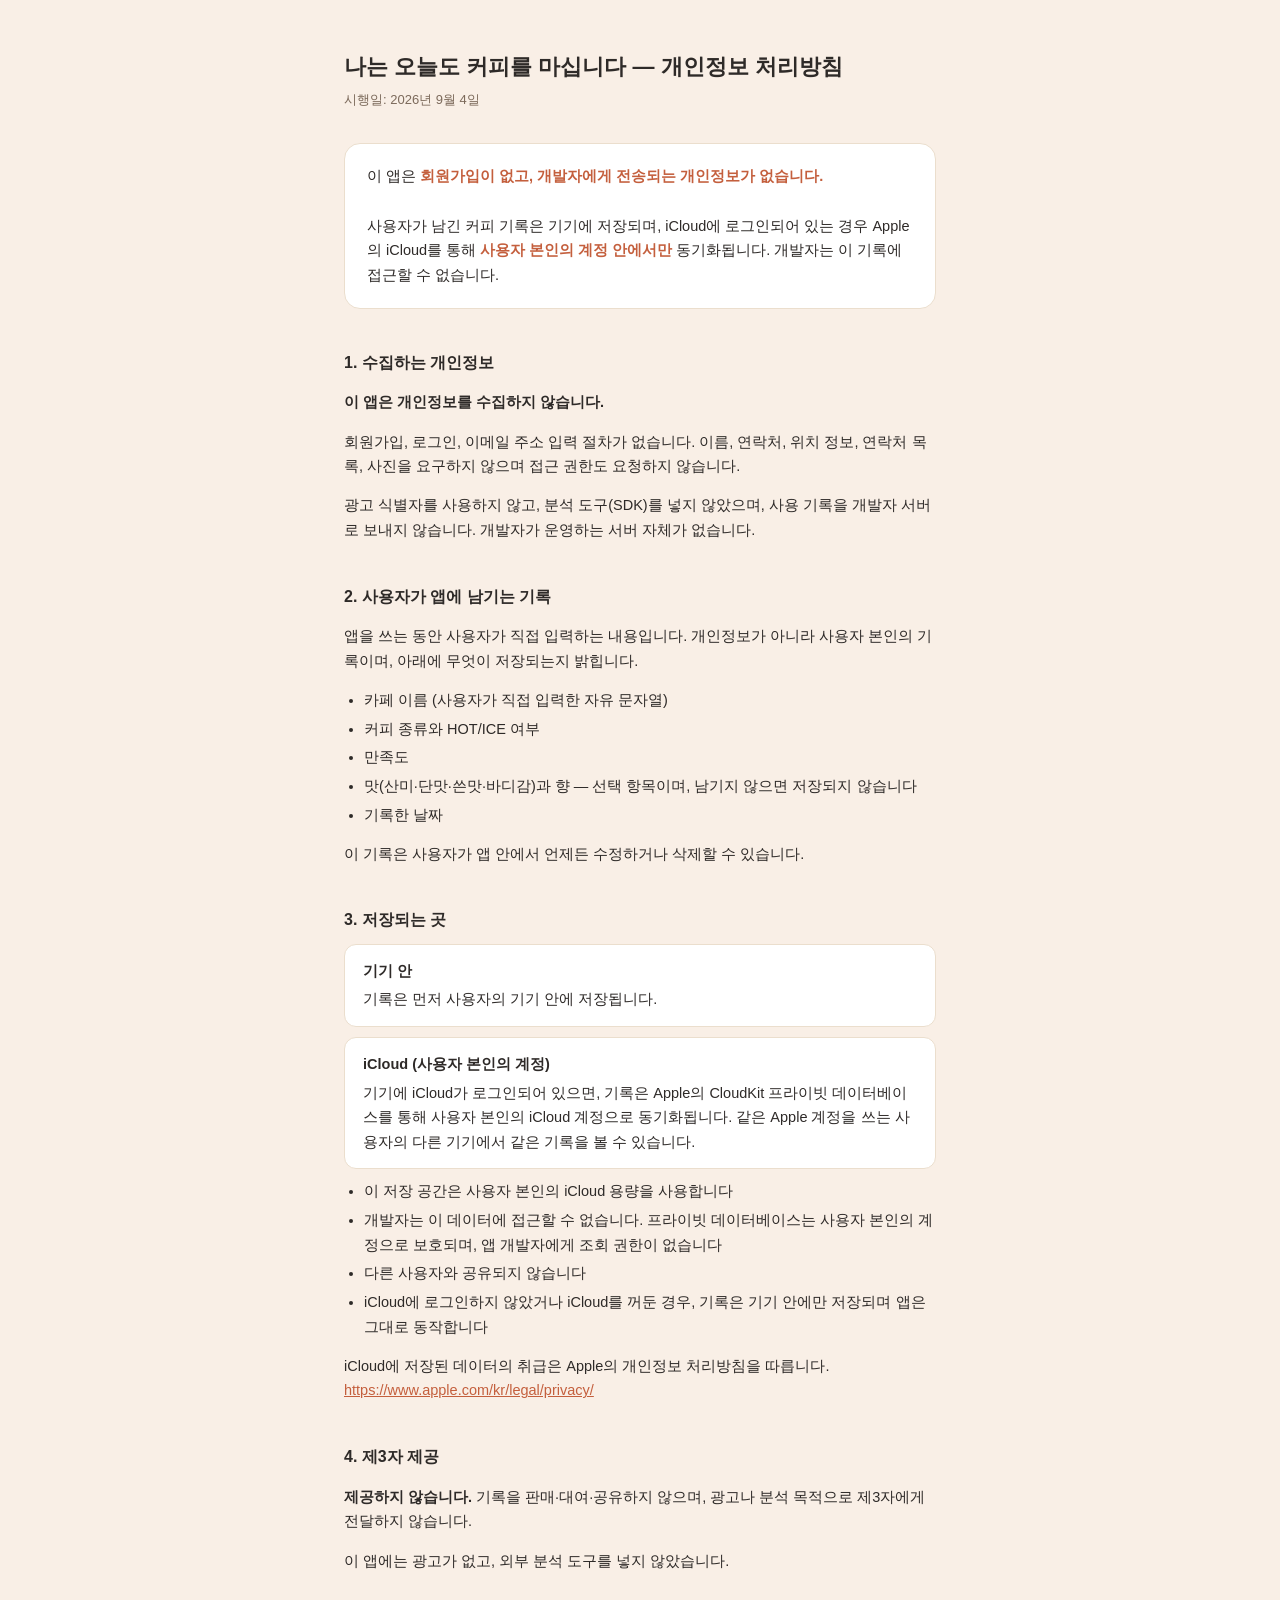
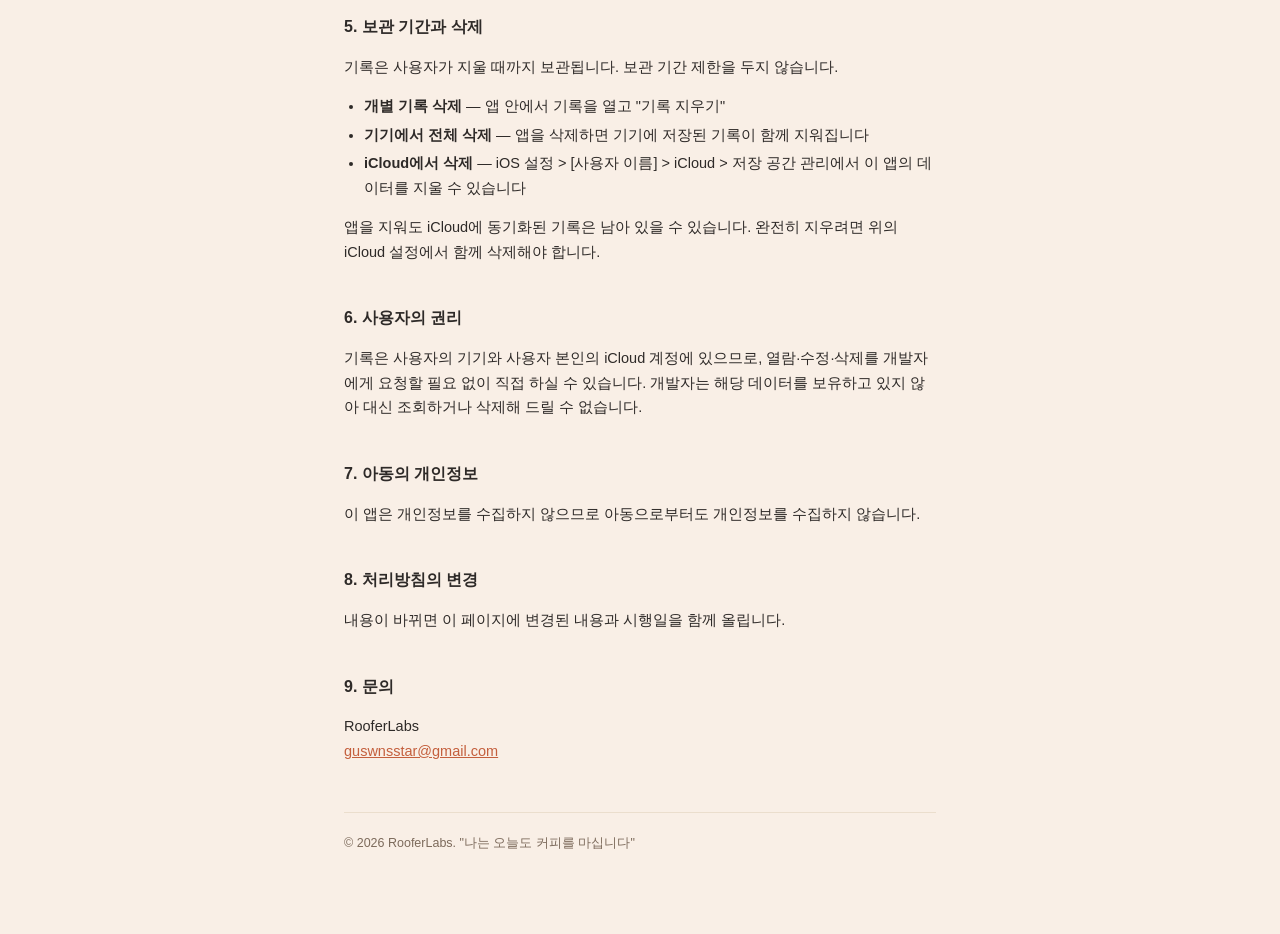
==== coffee-diary/index.html @ 45b005f4 "나는 오늘도 커피를 마십니다 — 개인정보 처리방침 게시 Co-Authored-By: Claude Sonnet 5 <noreply@anthropic.com>" ====
<!DOCTYPE html>
<html lang="ko">
<head>
<meta charset="UTF-8">
<meta name="viewport" content="width=device-width, initial-scale=1.0">
<title>나는 오늘도 커피를 마십니다 — 개인정보 처리방침</title>
<style>
  :root {
    color-scheme: light;
    --bg: #F9EFE6;
    --surface: #FFFFFF;
    --ink: #2E2A28;
    --ink-soft: #7C6A5B;
    --accent: #C45F3D;
    --line: #EBDECD;
  }
  * { box-sizing: border-box; }
  body {
    margin: 0;
    background: var(--bg);
    color: var(--ink);
    font-family: -apple-system, BlinkMacSystemFont, "Apple SD Gothic Neo", "Noto Sans KR", sans-serif;
    line-height: 1.7;
  }
  .wrap {
    max-width: 640px;
    margin: 0 auto;
    padding: 48px 24px 80px;
  }
  h1 {
    font-size: 22px;
    font-weight: 700;
    margin: 0 0 4px;
  }
  .effective-date {
    color: var(--ink-soft);
    font-size: 13px;
    margin: 0 0 32px;
  }
  .summary {
    background: var(--surface);
    border: 1px solid var(--line);
    border-radius: 16px;
    padding: 20px 22px;
    margin-bottom: 36px;
    font-size: 14.5px;
  }
  .summary strong { color: var(--accent); }
  h2 {
    font-size: 16px;
    font-weight: 700;
    margin: 36px 0 10px;
    padding-top: 4px;
  }
  p, li { font-size: 14.5px; color: var(--ink); }
  ul { padding-left: 20px; margin: 8px 0; }
  li { margin-bottom: 4px; }
  a { color: var(--accent); }
  .box {
    background: var(--surface);
    border: 1px solid var(--line);
    border-radius: 12px;
    padding: 14px 18px;
    margin: 10px 0;
    font-size: 14.5px;
  }
  .box-title { font-weight: 600; margin-bottom: 4px; }
  footer {
    margin-top: 48px;
    padding-top: 20px;
    border-top: 1px solid var(--line);
    color: var(--ink-soft);
    font-size: 12.5px;
  }
</style>
</head>
<body>
<div class="wrap">

<h1>나는 오늘도 커피를 마십니다 — 개인정보 처리방침</h1>
<p class="effective-date">시행일: 2026년 9월 4일</p>

<div class="summary">
이 앱은 <strong>회원가입이 없고, 개발자에게 전송되는 개인정보가 없습니다.</strong><br><br>
사용자가 남긴 커피 기록은 기기에 저장되며, iCloud에 로그인되어 있는 경우
Apple의 iCloud를 통해 <strong>사용자 본인의 계정 안에서만</strong> 동기화됩니다.
개발자는 이 기록에 접근할 수 없습니다.
</div>

<h2>1. 수집하는 개인정보</h2>
<p><strong>이 앱은 개인정보를 수집하지 않습니다.</strong></p>
<p>회원가입, 로그인, 이메일 주소 입력 절차가 없습니다. 이름, 연락처, 위치 정보,
연락처 목록, 사진을 요구하지 않으며 접근 권한도 요청하지 않습니다.</p>
<p>광고 식별자를 사용하지 않고, 분석 도구(SDK)를 넣지 않았으며, 사용 기록을
개발자 서버로 보내지 않습니다. 개발자가 운영하는 서버 자체가 없습니다.</p>

<h2>2. 사용자가 앱에 남기는 기록</h2>
<p>앱을 쓰는 동안 사용자가 직접 입력하는 내용입니다. 개인정보가 아니라
사용자 본인의 기록이며, 아래에 무엇이 저장되는지 밝힙니다.</p>
<ul>
  <li>카페 이름 (사용자가 직접 입력한 자유 문자열)</li>
  <li>커피 종류와 HOT/ICE 여부</li>
  <li>만족도</li>
  <li>맛(산미·단맛·쓴맛·바디감)과 향 — 선택 항목이며, 남기지 않으면 저장되지 않습니다</li>
  <li>기록한 날짜</li>
</ul>
<p>이 기록은 사용자가 앱 안에서 언제든 수정하거나 삭제할 수 있습니다.</p>

<h2>3. 저장되는 곳</h2>
<div class="box">
  <div class="box-title">기기 안</div>
  기록은 먼저 사용자의 기기 안에 저장됩니다.
</div>
<div class="box">
  <div class="box-title">iCloud (사용자 본인의 계정)</div>
  기기에 iCloud가 로그인되어 있으면, 기록은 Apple의 CloudKit 프라이빗
  데이터베이스를 통해 사용자 본인의 iCloud 계정으로 동기화됩니다.
  같은 Apple 계정을 쓰는 사용자의 다른 기기에서 같은 기록을 볼 수 있습니다.
</div>
<ul>
  <li>이 저장 공간은 사용자 본인의 iCloud 용량을 사용합니다</li>
  <li>개발자는 이 데이터에 접근할 수 없습니다. 프라이빗 데이터베이스는
      사용자 본인의 계정으로 보호되며, 앱 개발자에게 조회 권한이 없습니다</li>
  <li>다른 사용자와 공유되지 않습니다</li>
  <li>iCloud에 로그인하지 않았거나 iCloud를 꺼둔 경우, 기록은 기기 안에만
      저장되며 앱은 그대로 동작합니다</li>
</ul>
<p>iCloud에 저장된 데이터의 취급은 Apple의 개인정보 처리방침을 따릅니다.<br>
<a href="https://www.apple.com/kr/legal/privacy/" target="_blank" rel="noopener">https://www.apple.com/kr/legal/privacy/</a></p>

<h2>4. 제3자 제공</h2>
<p><strong>제공하지 않습니다.</strong> 기록을 판매·대여·공유하지 않으며, 광고나 분석 목적으로
제3자에게 전달하지 않습니다.</p>
<p>이 앱에는 광고가 없고, 외부 분석 도구를 넣지 않았습니다.</p>

<h2>5. 보관 기간과 삭제</h2>
<p>기록은 사용자가 지울 때까지 보관됩니다. 보관 기간 제한을 두지 않습니다.</p>
<ul>
  <li><strong>개별 기록 삭제</strong> — 앱 안에서 기록을 열고 "기록 지우기"</li>
  <li><strong>기기에서 전체 삭제</strong> — 앱을 삭제하면 기기에 저장된 기록이 함께 지워집니다</li>
  <li><strong>iCloud에서 삭제</strong> — iOS 설정 &gt; [사용자 이름] &gt; iCloud &gt; 저장 공간 관리에서
      이 앱의 데이터를 지울 수 있습니다</li>
</ul>
<p>앱을 지워도 iCloud에 동기화된 기록은 남아 있을 수 있습니다. 완전히 지우려면
위의 iCloud 설정에서 함께 삭제해야 합니다.</p>

<h2>6. 사용자의 권리</h2>
<p>기록은 사용자의 기기와 사용자 본인의 iCloud 계정에 있으므로, 열람·수정·삭제를
개발자에게 요청할 필요 없이 직접 하실 수 있습니다. 개발자는 해당 데이터를
보유하고 있지 않아 대신 조회하거나 삭제해 드릴 수 없습니다.</p>

<h2>7. 아동의 개인정보</h2>
<p>이 앱은 개인정보를 수집하지 않으므로 아동으로부터도 개인정보를 수집하지 않습니다.</p>

<h2>8. 처리방침의 변경</h2>
<p>내용이 바뀌면 이 페이지에 변경된 내용과 시행일을 함께 올립니다.</p>

<h2>9. 문의</h2>
<p>RooferLabs<br>
<a href="mailto:guswnsstar@gmail.com">guswnsstar@gmail.com</a></p>

<footer>
© 2026 RooferLabs. "나는 오늘도 커피를 마십니다"
</footer>

</div>
</body>
</html>
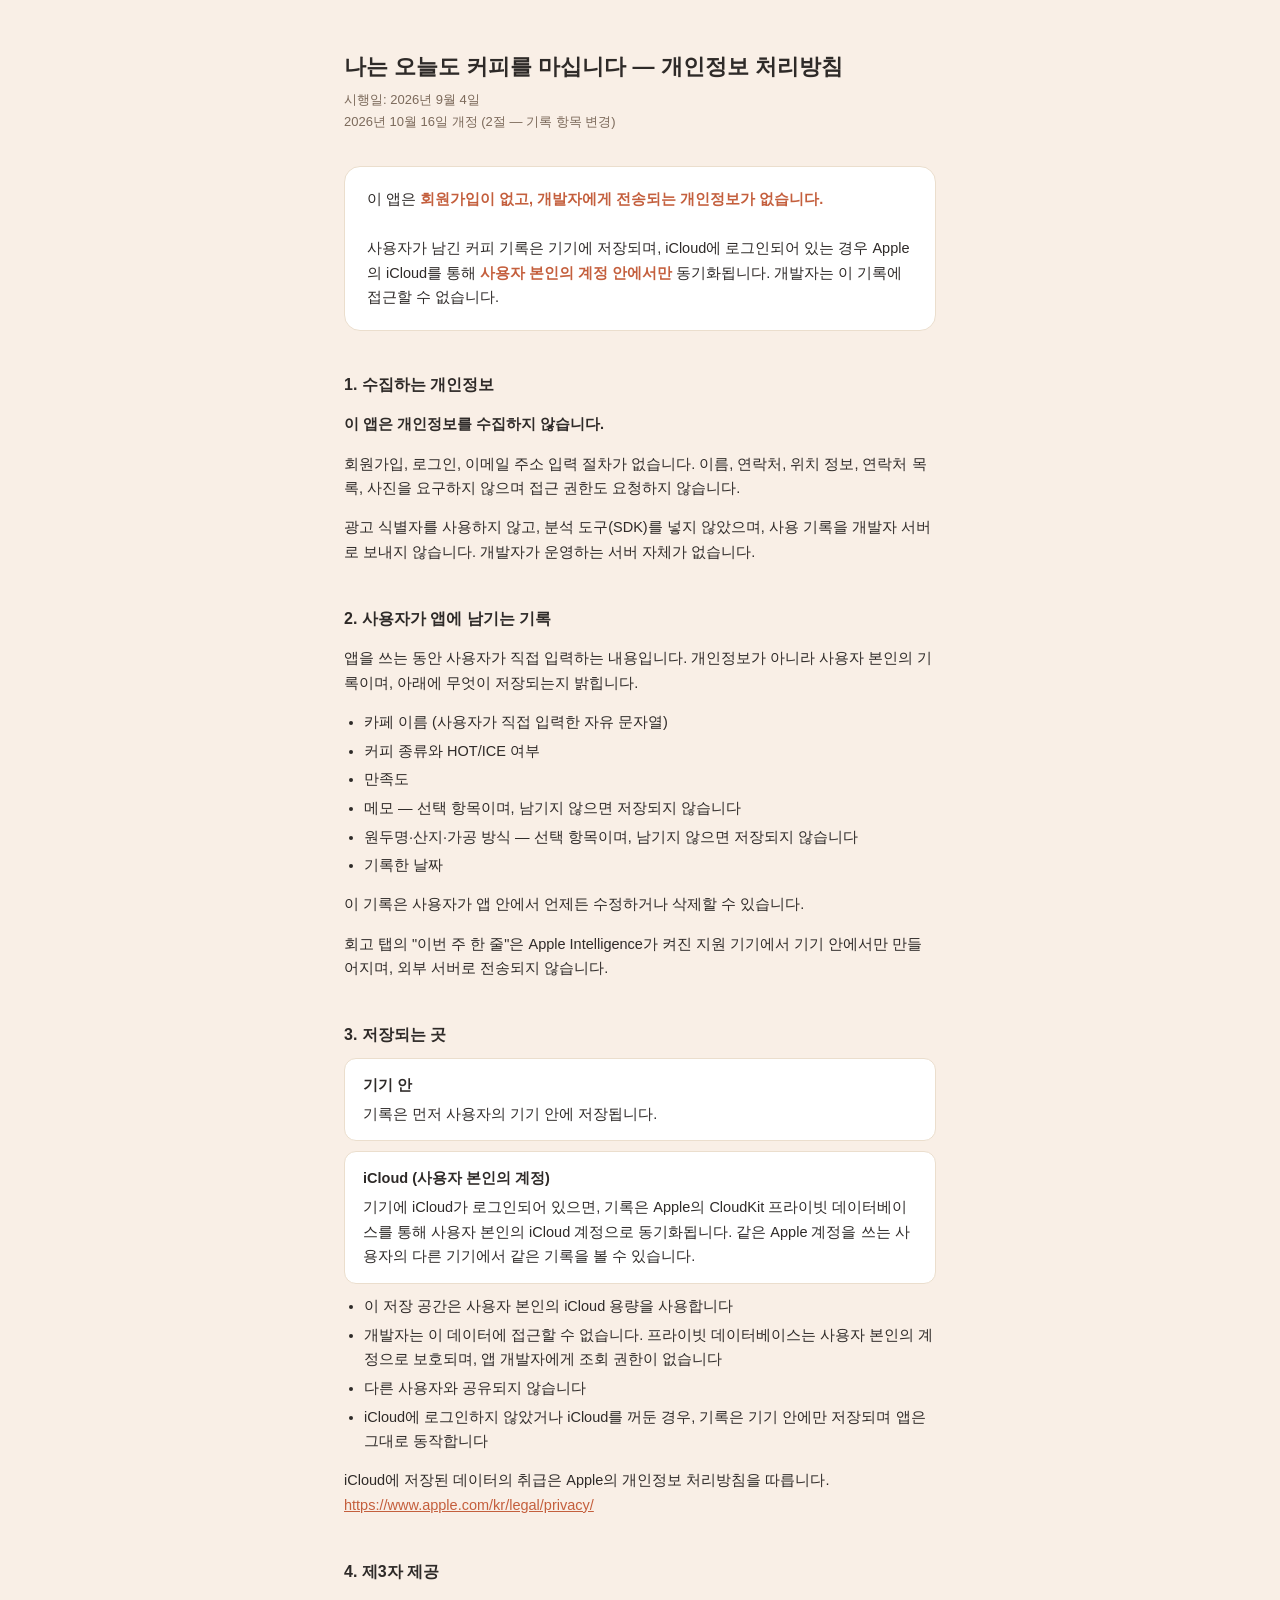
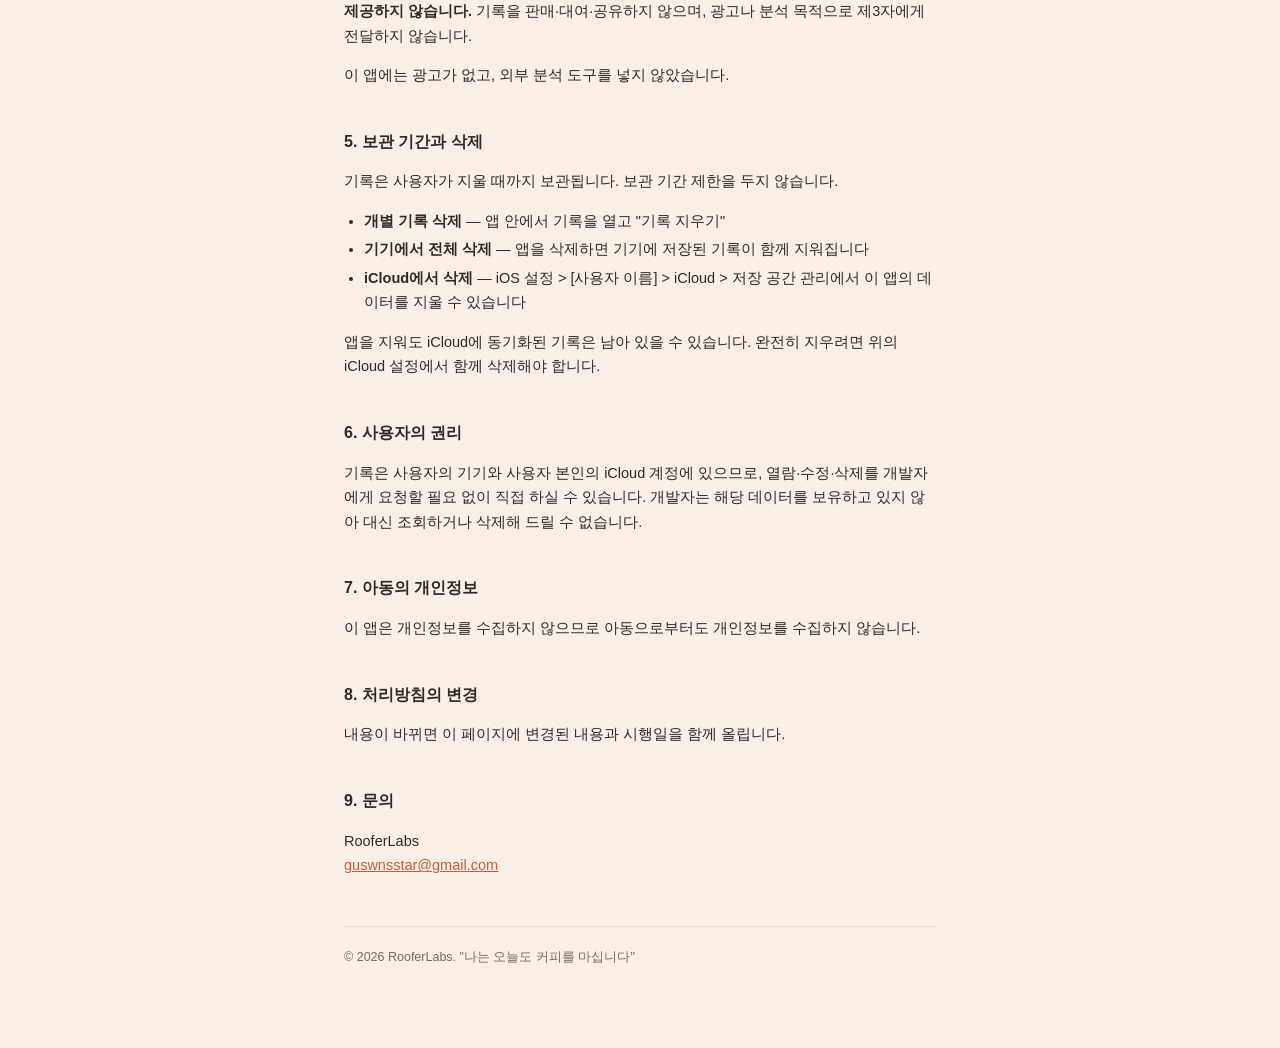
==== commit d9fa1dbc: "커피일기 처리방침 2절 개정: 맛·향 → 메모·원두 정보, 온디바이스 회고 한 줄 명시" ====
--- a/coffee-diary/index.html
+++ b/coffee-diary/index.html
@@ -78,7 +78,7 @@
 <div class="wrap">
 
 <h1>나는 오늘도 커피를 마십니다 — 개인정보 처리방침</h1>
-<p class="effective-date">시행일: 2026년 9월 4일</p>
+<p class="effective-date">시행일: 2026년 9월 4일<br>2026년 10월 16일 개정 (2절 — 기록 항목 변경)</p>
 
 <div class="summary">
 이 앱은 <strong>회원가입이 없고, 개발자에게 전송되는 개인정보가 없습니다.</strong><br><br>
@@ -101,10 +101,13 @@
   <li>카페 이름 (사용자가 직접 입력한 자유 문자열)</li>
   <li>커피 종류와 HOT/ICE 여부</li>
   <li>만족도</li>
-  <li>맛(산미·단맛·쓴맛·바디감)과 향 — 선택 항목이며, 남기지 않으면 저장되지 않습니다</li>
+  <li>메모 — 선택 항목이며, 남기지 않으면 저장되지 않습니다</li>
+  <li>원두명·산지·가공 방식 — 선택 항목이며, 남기지 않으면 저장되지 않습니다</li>
   <li>기록한 날짜</li>
 </ul>
 <p>이 기록은 사용자가 앱 안에서 언제든 수정하거나 삭제할 수 있습니다.</p>
+<p>회고 탭의 "이번 주 한 줄"은 Apple Intelligence가 켜진 지원 기기에서
+기기 안에서만 만들어지며, 외부 서버로 전송되지 않습니다.</p>
 
 <h2>3. 저장되는 곳</h2>
 <div class="box">
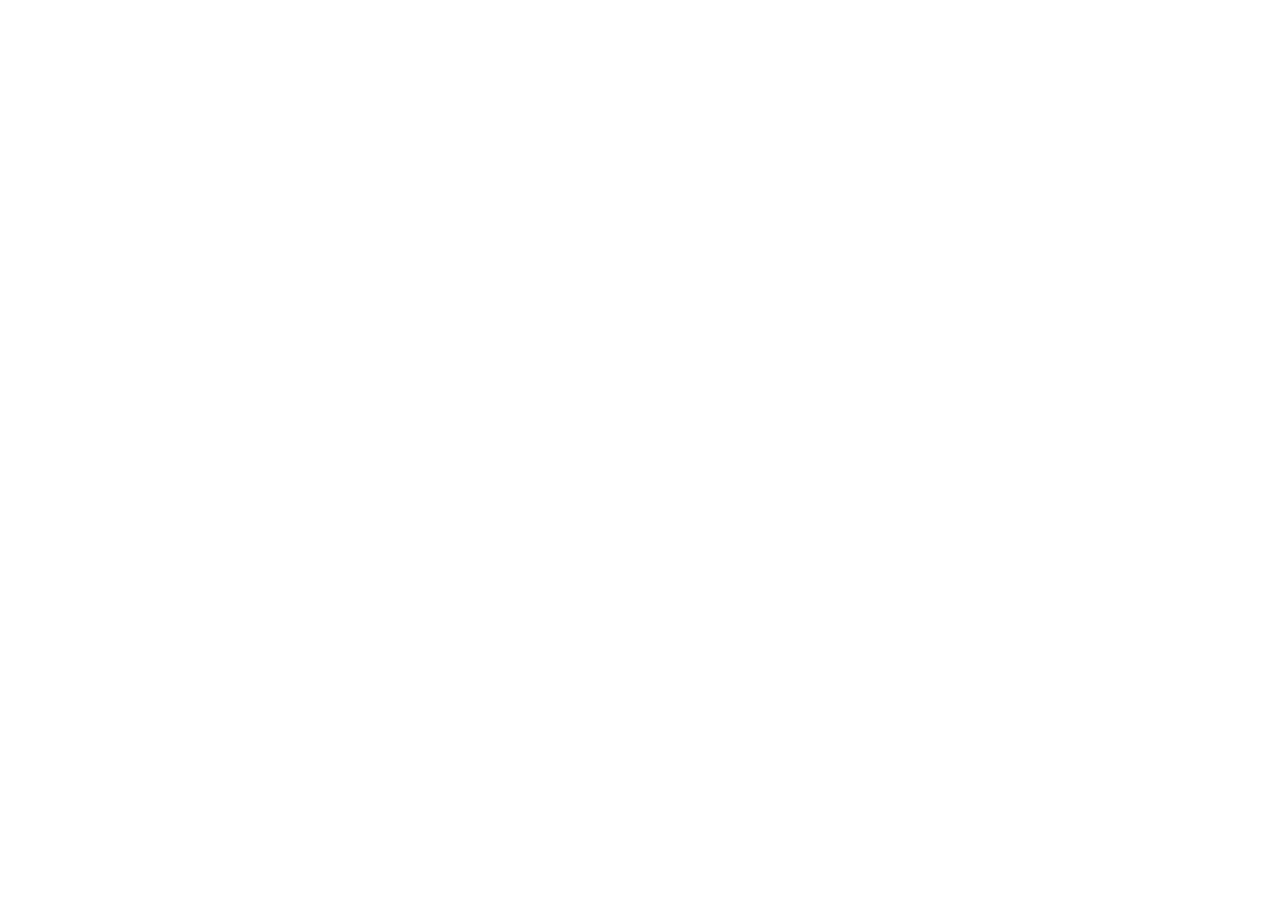
==== commit 30b13724: "커피 다이어리 처리방침 주소를 새 주소로 넘기는 페이지로 되살린다 심사 중인 빌드 11 설정 화면이 이 주소를 연다.  Co-Authored-By: Claude Opus 5.5 <" ====
--- a/coffee-diary/index.html
+++ b/coffee-diary/index.html
@@ -1,171 +1,8 @@
 <!DOCTYPE html>
-<html lang="ko">
-<head>
-<meta charset="UTF-8">
-<meta name="viewport" content="width=device-width, initial-scale=1.0">
+<html lang="ko"><head><meta charset="UTF-8">
+<meta name="viewport" content="width=device-width, initial-scale=1">
 <title>나는 오늘도 커피를 마십니다 — 개인정보 처리방침</title>
-<style>
-  :root {
-    color-scheme: light;
-    --bg: #F9EFE6;
-    --surface: #FFFFFF;
-    --ink: #2E2A28;
-    --ink-soft: #7C6A5B;
-    --accent: #C45F3D;
-    --line: #EBDECD;
-  }
-  * { box-sizing: border-box; }
-  body {
-    margin: 0;
-    background: var(--bg);
-    color: var(--ink);
-    font-family: -apple-system, BlinkMacSystemFont, "Apple SD Gothic Neo", "Noto Sans KR", sans-serif;
-    line-height: 1.7;
-  }
-  .wrap {
-    max-width: 640px;
-    margin: 0 auto;
-    padding: 48px 24px 80px;
-  }
-  h1 {
-    font-size: 22px;
-    font-weight: 700;
-    margin: 0 0 4px;
-  }
-  .effective-date {
-    color: var(--ink-soft);
-    font-size: 13px;
-    margin: 0 0 32px;
-  }
-  .summary {
-    background: var(--surface);
-    border: 1px solid var(--line);
-    border-radius: 16px;
-    padding: 20px 22px;
-    margin-bottom: 36px;
-    font-size: 14.5px;
-  }
-  .summary strong { color: var(--accent); }
-  h2 {
-    font-size: 16px;
-    font-weight: 700;
-    margin: 36px 0 10px;
-    padding-top: 4px;
-  }
-  p, li { font-size: 14.5px; color: var(--ink); }
-  ul { padding-left: 20px; margin: 8px 0; }
-  li { margin-bottom: 4px; }
-  a { color: var(--accent); }
-  .box {
-    background: var(--surface);
-    border: 1px solid var(--line);
-    border-radius: 12px;
-    padding: 14px 18px;
-    margin: 10px 0;
-    font-size: 14.5px;
-  }
-  .box-title { font-weight: 600; margin-bottom: 4px; }
-  footer {
-    margin-top: 48px;
-    padding-top: 20px;
-    border-top: 1px solid var(--line);
-    color: var(--ink-soft);
-    font-size: 12.5px;
-  }
-</style>
+<meta http-equiv="refresh" content="0; url=https://coffeediary.rooferlabs.kr/privacy/">
+<link rel="canonical" href="https://coffeediary.rooferlabs.kr/privacy/">
 </head>
-<body>
-<div class="wrap">
-
-<h1>나는 오늘도 커피를 마십니다 — 개인정보 처리방침</h1>
-<p class="effective-date">시행일: 2026년 9월 4일<br>2026년 10월 16일 개정 (2절 — 기록 항목 변경)</p>
-
-<div class="summary">
-이 앱은 <strong>회원가입이 없고, 개발자에게 전송되는 개인정보가 없습니다.</strong><br><br>
-사용자가 남긴 커피 기록은 기기에 저장되며, iCloud에 로그인되어 있는 경우
-Apple의 iCloud를 통해 <strong>사용자 본인의 계정 안에서만</strong> 동기화됩니다.
-개발자는 이 기록에 접근할 수 없습니다.
-</div>
-
-<h2>1. 수집하는 개인정보</h2>
-<p><strong>이 앱은 개인정보를 수집하지 않습니다.</strong></p>
-<p>회원가입, 로그인, 이메일 주소 입력 절차가 없습니다. 이름, 연락처, 위치 정보,
-연락처 목록, 사진을 요구하지 않으며 접근 권한도 요청하지 않습니다.</p>
-<p>광고 식별자를 사용하지 않고, 분석 도구(SDK)를 넣지 않았으며, 사용 기록을
-개발자 서버로 보내지 않습니다. 개발자가 운영하는 서버 자체가 없습니다.</p>
-
-<h2>2. 사용자가 앱에 남기는 기록</h2>
-<p>앱을 쓰는 동안 사용자가 직접 입력하는 내용입니다. 개인정보가 아니라
-사용자 본인의 기록이며, 아래에 무엇이 저장되는지 밝힙니다.</p>
-<ul>
-  <li>카페 이름 (사용자가 직접 입력한 자유 문자열)</li>
-  <li>커피 종류와 HOT/ICE 여부</li>
-  <li>만족도</li>
-  <li>메모 — 선택 항목이며, 남기지 않으면 저장되지 않습니다</li>
-  <li>원두명·산지·가공 방식 — 선택 항목이며, 남기지 않으면 저장되지 않습니다</li>
-  <li>기록한 날짜</li>
-</ul>
-<p>이 기록은 사용자가 앱 안에서 언제든 수정하거나 삭제할 수 있습니다.</p>
-<p>회고 탭의 "이번 주 한 줄"은 Apple Intelligence가 켜진 지원 기기에서
-기기 안에서만 만들어지며, 외부 서버로 전송되지 않습니다.</p>
-
-<h2>3. 저장되는 곳</h2>
-<div class="box">
-  <div class="box-title">기기 안</div>
-  기록은 먼저 사용자의 기기 안에 저장됩니다.
-</div>
-<div class="box">
-  <div class="box-title">iCloud (사용자 본인의 계정)</div>
-  기기에 iCloud가 로그인되어 있으면, 기록은 Apple의 CloudKit 프라이빗
-  데이터베이스를 통해 사용자 본인의 iCloud 계정으로 동기화됩니다.
-  같은 Apple 계정을 쓰는 사용자의 다른 기기에서 같은 기록을 볼 수 있습니다.
-</div>
-<ul>
-  <li>이 저장 공간은 사용자 본인의 iCloud 용량을 사용합니다</li>
-  <li>개발자는 이 데이터에 접근할 수 없습니다. 프라이빗 데이터베이스는
-      사용자 본인의 계정으로 보호되며, 앱 개발자에게 조회 권한이 없습니다</li>
-  <li>다른 사용자와 공유되지 않습니다</li>
-  <li>iCloud에 로그인하지 않았거나 iCloud를 꺼둔 경우, 기록은 기기 안에만
-      저장되며 앱은 그대로 동작합니다</li>
-</ul>
-<p>iCloud에 저장된 데이터의 취급은 Apple의 개인정보 처리방침을 따릅니다.<br>
-<a href="https://www.apple.com/kr/legal/privacy/" target="_blank" rel="noopener">https://www.apple.com/kr/legal/privacy/</a></p>
-
-<h2>4. 제3자 제공</h2>
-<p><strong>제공하지 않습니다.</strong> 기록을 판매·대여·공유하지 않으며, 광고나 분석 목적으로
-제3자에게 전달하지 않습니다.</p>
-<p>이 앱에는 광고가 없고, 외부 분석 도구를 넣지 않았습니다.</p>
-
-<h2>5. 보관 기간과 삭제</h2>
-<p>기록은 사용자가 지울 때까지 보관됩니다. 보관 기간 제한을 두지 않습니다.</p>
-<ul>
-  <li><strong>개별 기록 삭제</strong> — 앱 안에서 기록을 열고 "기록 지우기"</li>
-  <li><strong>기기에서 전체 삭제</strong> — 앱을 삭제하면 기기에 저장된 기록이 함께 지워집니다</li>
-  <li><strong>iCloud에서 삭제</strong> — iOS 설정 &gt; [사용자 이름] &gt; iCloud &gt; 저장 공간 관리에서
-      이 앱의 데이터를 지울 수 있습니다</li>
-</ul>
-<p>앱을 지워도 iCloud에 동기화된 기록은 남아 있을 수 있습니다. 완전히 지우려면
-위의 iCloud 설정에서 함께 삭제해야 합니다.</p>
-
-<h2>6. 사용자의 권리</h2>
-<p>기록은 사용자의 기기와 사용자 본인의 iCloud 계정에 있으므로, 열람·수정·삭제를
-개발자에게 요청할 필요 없이 직접 하실 수 있습니다. 개발자는 해당 데이터를
-보유하고 있지 않아 대신 조회하거나 삭제해 드릴 수 없습니다.</p>
-
-<h2>7. 아동의 개인정보</h2>
-<p>이 앱은 개인정보를 수집하지 않으므로 아동으로부터도 개인정보를 수집하지 않습니다.</p>
-
-<h2>8. 처리방침의 변경</h2>
-<p>내용이 바뀌면 이 페이지에 변경된 내용과 시행일을 함께 올립니다.</p>
-
-<h2>9. 문의</h2>
-<p>RooferLabs<br>
-<a href="mailto:guswnsstar@gmail.com">guswnsstar@gmail.com</a></p>
-
-<footer>
-© 2026 RooferLabs. "나는 오늘도 커피를 마십니다"
-</footer>
-
-</div>
-</body>
-</html>
+<body><p>개인정보 처리방침은 <a href="https://coffeediary.rooferlabs.kr/privacy/">coffeediary.rooferlabs.kr/privacy/</a>로 옮겼습니다.</p></body></html>
